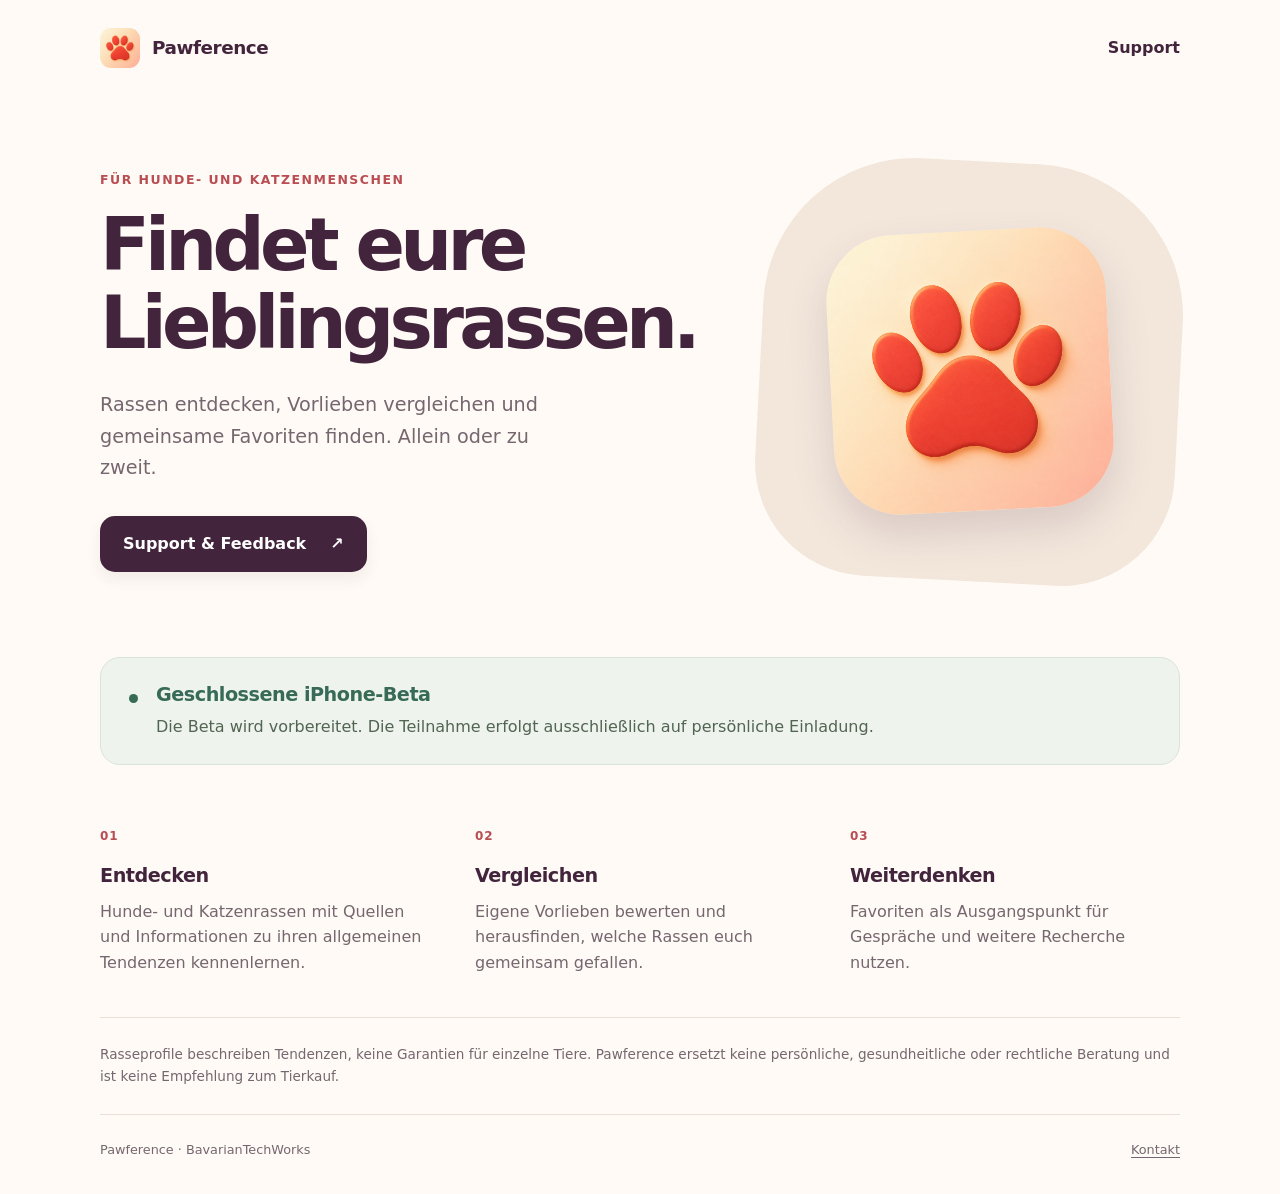
==== index.html @ 0bb67110 "Create Pawference support website" ====
<!doctype html>
<html lang="de">
<head>
  <meta charset="utf-8">
  <meta name="viewport" content="width=device-width, initial-scale=1">
  <meta name="description" content="Pawference: Hunde- und Katzenrassen entdecken und gemeinsame Favoriten finden. Support für die geschlossene iPhone-Beta.">
  <meta name="theme-color" content="#42243c">
  <title>Pawference · Lieblingsrassen finden</title>
  <link rel="icon" href="app-icon.png">
  <link rel="stylesheet" href="styles.css">
</head>
<body>
  <a class="skip-link" href="#inhalt">Zum Inhalt</a>
  <header class="site-header wrapper">
    <a class="brand" href="./" aria-label="Pawference Startseite"><img src="app-icon.png" alt="" width="40" height="40">Pawference</a>
    <nav aria-label="Hauptnavigation"><a href="support.html">Support</a></nav>
  </header>
  <main id="inhalt" class="wrapper">
    <section class="hero">
      <div class="hero-copy">
        <p class="eyebrow">Für Hunde- und Katzenmenschen</p>
        <h1>Findet eure<br>Lieblingsrassen.</h1>
        <p class="intro">Rassen entdecken, Vorlieben vergleichen und gemeinsame Favoriten finden. Allein oder zu zweit.</p>
        <a class="button" href="support.html">Support &amp; Feedback <span aria-hidden="true">↗</span></a>
      </div>
      <div class="hero-art"><img src="app-icon.png" alt="Pawference-App-Icon mit rotem Pfotenabdruck" width="280" height="280"></div>
    </section>
    <section class="beta-panel" aria-labelledby="beta-title">
      <span class="status-dot" aria-hidden="true"></span>
      <div><h2 id="beta-title">Geschlossene iPhone-Beta</h2><p>Die Beta wird vorbereitet. Die Teilnahme erfolgt ausschließlich auf persönliche Einladung.</p></div>
    </section>
    <section class="feature-grid" aria-label="Über Pawference">
      <article><span class="feature-number">01</span><h2>Entdecken</h2><p>Hunde- und Katzenrassen mit Quellen und Informationen zu ihren allgemeinen Tendenzen kennenlernen.</p></article>
      <article><span class="feature-number">02</span><h2>Vergleichen</h2><p>Eigene Vorlieben bewerten und herausfinden, welche Rassen euch gemeinsam gefallen.</p></article>
      <article><span class="feature-number">03</span><h2>Weiterdenken</h2><p>Favoriten als Ausgangspunkt für Gespräche und weitere Recherche nutzen.</p></article>
    </section>
    <p class="safety-note">Rasseprofile beschreiben Tendenzen, keine Garantien für einzelne Tiere. Pawference ersetzt keine persönliche, gesundheitliche oder rechtliche Beratung und ist keine Empfehlung zum Tierkauf.</p>
  </main>
  <footer class="site-footer wrapper"><span>Pawference · BavarianTechWorks</span><a href="mailto:bavariantechworks@mailbox.org">Kontakt</a></footer>
</body>
</html>
---- styles.css ----
:root{color-scheme:light;--ink:#42243c;--muted:#756770;--paper:#fffaf5;--line:#eadfd7;--accent:#b94d52;--mint:#376b57;font-family:ui-sans-serif,system-ui,-apple-system,BlinkMacSystemFont,"Segoe UI",sans-serif}
*{box-sizing:border-box}
body{margin:0;background:var(--paper);color:var(--ink);line-height:1.6}
a{color:inherit;text-underline-offset:.22em}
a:focus-visible{outline:3px solid var(--accent);outline-offset:5px;border-radius:3px}
.wrapper{width:min(1080px,calc(100% - 48px));margin-inline:auto}
.skip-link{position:absolute;top:-80px;left:16px;background:var(--ink);color:white;padding:12px 18px;z-index:10}
.skip-link:focus{top:12px}
.site-header{display:flex;align-items:center;justify-content:space-between;padding-block:28px;gap:16px}
.brand{display:inline-flex;align-items:center;gap:12px;font-weight:800;font-size:1.15rem;text-decoration:none;letter-spacing:-.025em}
.brand img{border-radius:11px}
.site-header nav a{font-weight:600;text-decoration:none}
.site-header nav a:hover{text-decoration:underline}
.hero{display:grid;grid-template-columns:1.35fr 1fr;align-items:center;gap:64px;padding-block:65px 76px}
.eyebrow{font-size:.78rem;letter-spacing:.12em;text-transform:uppercase;color:var(--accent);font-weight:750;margin:0 0 16px}
h1{font-size:clamp(2.55rem,5.7vw,4.9rem);font-weight:780;letter-spacing:-.065em;line-height:1.06;margin:0 0 28px;overflow-wrap:break-word}
.intro{font-size:1.2rem;max-width:480px;color:var(--muted);margin:0 0 32px;line-height:1.65}
.button{display:inline-flex;align-items:center;justify-content:space-between;gap:24px;padding:15px 23px;border-radius:15px;background:var(--ink);color:white;text-decoration:none;font-weight:650;max-width:100%;box-shadow:0 7px 15px #42243c12}
.button:hover{background:#603652}
.hero-art{background:#f3e7dc;aspect-ratio:1;border-radius:36% 36% 27% 27%;display:grid;place-items:center;transform:rotate(3deg)}
.hero-art img{width:74%;height:auto;max-width:280px;display:block;border-radius:24%;transform:rotate(-6deg);box-shadow:0 20px 40px #42243c25}
.beta-panel{display:flex;gap:18px;align-items:flex-start;background:#eef3ed;border:1px solid #d9e4d8;border-radius:20px;padding:25px 28px}
.status-dot{width:9px;height:9px;background:var(--mint);border-radius:50%;flex:none;margin-top:11px}
h2{font-size:1.2rem;line-height:1.3;letter-spacing:-.025em;margin:0 0 10px}
.beta-panel h2{color:var(--mint);margin-bottom:6px}
.beta-panel p{margin:0;color:#526452}
.feature-grid{display:grid;grid-template-columns:repeat(3,1fr);gap:45px;padding-block:62px 42px}
.feature-number{display:block;font-size:.75rem;letter-spacing:.08em;color:var(--accent);font-weight:700;margin-bottom:17px}
.feature-grid p{color:var(--muted);margin:0}
.safety-note{font-size:.85rem;color:var(--muted);border-top:1px solid var(--line);padding-block:26px;margin:0;max-width:100%}
.site-footer{display:flex;justify-content:space-between;gap:24px;flex-wrap:wrap;padding-block:25px 34px;border-top:1px solid var(--line);font-size:.8rem;color:var(--muted)}
.support-content{max-width:780px;padding-block:58px 48px}
.support-content h1{font-size:clamp(2.3rem,5vw,3.8rem)}
.email-button{overflow-wrap:anywhere;font-size:1rem;gap:14px}
.support-section{margin-top:42px}
.support-section p{color:var(--muted);margin:10px 0}
.hosting-note{margin-top:48px;border-top:1px solid var(--line);padding-top:25px;font-size:.9rem;color:var(--muted)}
@media(max-width:700px){.wrapper{width:calc(100% - 36px)}.site-header{padding-block:21px}.hero{grid-template-columns:1fr;gap:34px;padding-block:35px 44px}.hero-copy{order:1}.hero-art{width:180px;justify-self:start;order:0;border-radius:35%}.hero-art img{width:78%}h1{margin-bottom:21px}.intro{font-size:1.08rem}.feature-grid{grid-template-columns:1fr;gap:30px;padding-block:38px}.feature-number{margin-bottom:9px}.beta-panel{padding:21px;gap:13px}.support-content{padding-block:32px 38px}.email-button{padding:15px 18px}}
@media(prefers-reduced-motion:reduce){*{scroll-behavior:auto}}
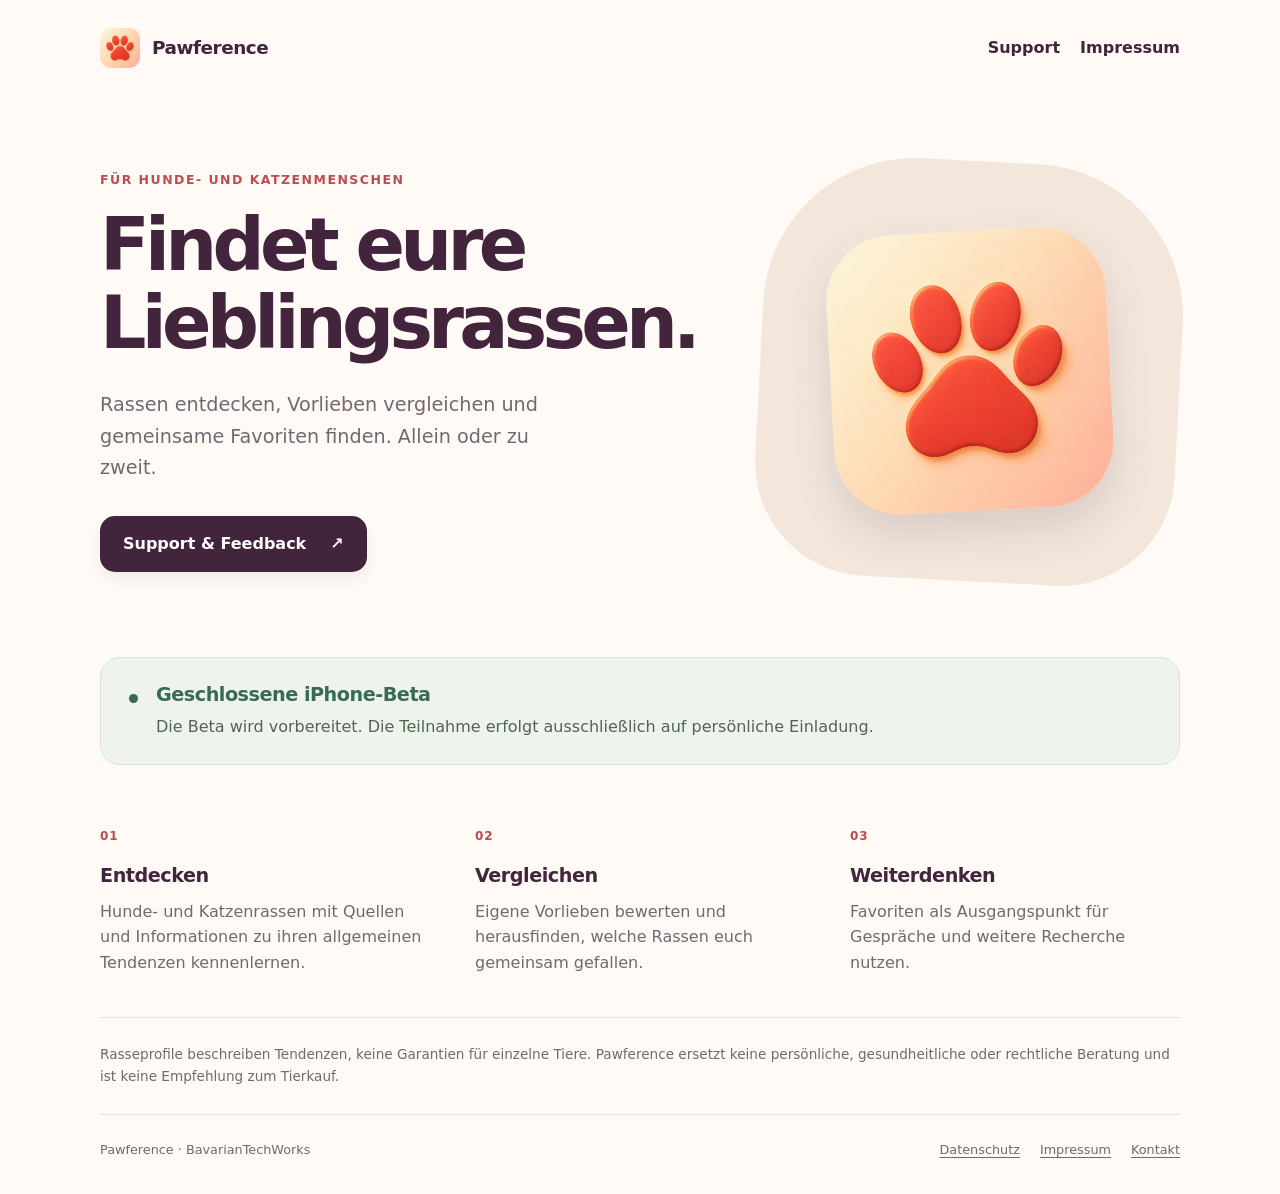
==== commit 4d848b0a: "Update Pawference website" ====
--- a/index.html
+++ b/index.html
@@ -13,7 +13,7 @@
   <a class="skip-link" href="#inhalt">Zum Inhalt</a>
   <header class="site-header wrapper">
     <a class="brand" href="./" aria-label="Pawference Startseite"><img src="app-icon.png" alt="" width="40" height="40">Pawference</a>
-    <nav aria-label="Hauptnavigation"><a href="support.html">Support</a></nav>
+    <nav aria-label="Hauptnavigation"><a href="support.html">Support</a><a href="impressum.html">Impressum</a></nav>
   </header>
   <main id="inhalt" class="wrapper">
     <section class="hero">
@@ -36,6 +36,6 @@
     </section>
     <p class="safety-note">Rasseprofile beschreiben Tendenzen, keine Garantien für einzelne Tiere. Pawference ersetzt keine persönliche, gesundheitliche oder rechtliche Beratung und ist keine Empfehlung zum Tierkauf.</p>
   </main>
-  <footer class="site-footer wrapper"><span>Pawference · BavarianTechWorks</span><a href="mailto:bavariantechworks@mailbox.org">Kontakt</a></footer>
+  <footer class="site-footer wrapper"><span>Pawference · BavarianTechWorks</span><nav aria-label="Weitere Seiten"><a href="privacy.html">Datenschutz</a><a href="impressum.html">Impressum</a><a href="mailto:bavariantechworks@mailbox.org">Kontakt</a></nav></footer>
 </body>
 </html>
--- a/styles.css
+++ b/styles.css
@@ -11,6 +11,9 @@
 .brand img{border-radius:11px}
 .site-header nav a{font-weight:600;text-decoration:none}
 .site-header nav a:hover{text-decoration:underline}
+.site-header nav,.site-footer nav{display:flex;gap:20px;flex-wrap:wrap}
+address{font-style:normal}
+.email-link{overflow-wrap:anywhere}
 .hero{display:grid;grid-template-columns:1.35fr 1fr;align-items:center;gap:64px;padding-block:65px 76px}
 .eyebrow{font-size:.78rem;letter-spacing:.12em;text-transform:uppercase;color:var(--accent);font-weight:750;margin:0 0 16px}
 h1{font-size:clamp(2.55rem,5.7vw,4.9rem);font-weight:780;letter-spacing:-.065em;line-height:1.06;margin:0 0 28px;overflow-wrap:break-word}
@@ -36,4 +39,5 @@
 .support-section p{color:var(--muted);margin:10px 0}
 .hosting-note{margin-top:48px;border-top:1px solid var(--line);padding-top:25px;font-size:.9rem;color:var(--muted)}
 @media(max-width:700px){.wrapper{width:calc(100% - 36px)}.site-header{padding-block:21px}.hero{grid-template-columns:1fr;gap:34px;padding-block:35px 44px}.hero-copy{order:1}.hero-art{width:180px;justify-self:start;order:0;border-radius:35%}.hero-art img{width:78%}h1{margin-bottom:21px}.intro{font-size:1.08rem}.feature-grid{grid-template-columns:1fr;gap:30px;padding-block:38px}.feature-number{margin-bottom:9px}.beta-panel{padding:21px;gap:13px}.support-content{padding-block:32px 38px}.email-button{padding:15px 18px}}
+@media(max-width:420px){.site-header{flex-wrap:wrap}.site-header nav{gap:16px}.site-footer nav{gap:16px}}
 @media(prefers-reduced-motion:reduce){*{scroll-behavior:auto}}
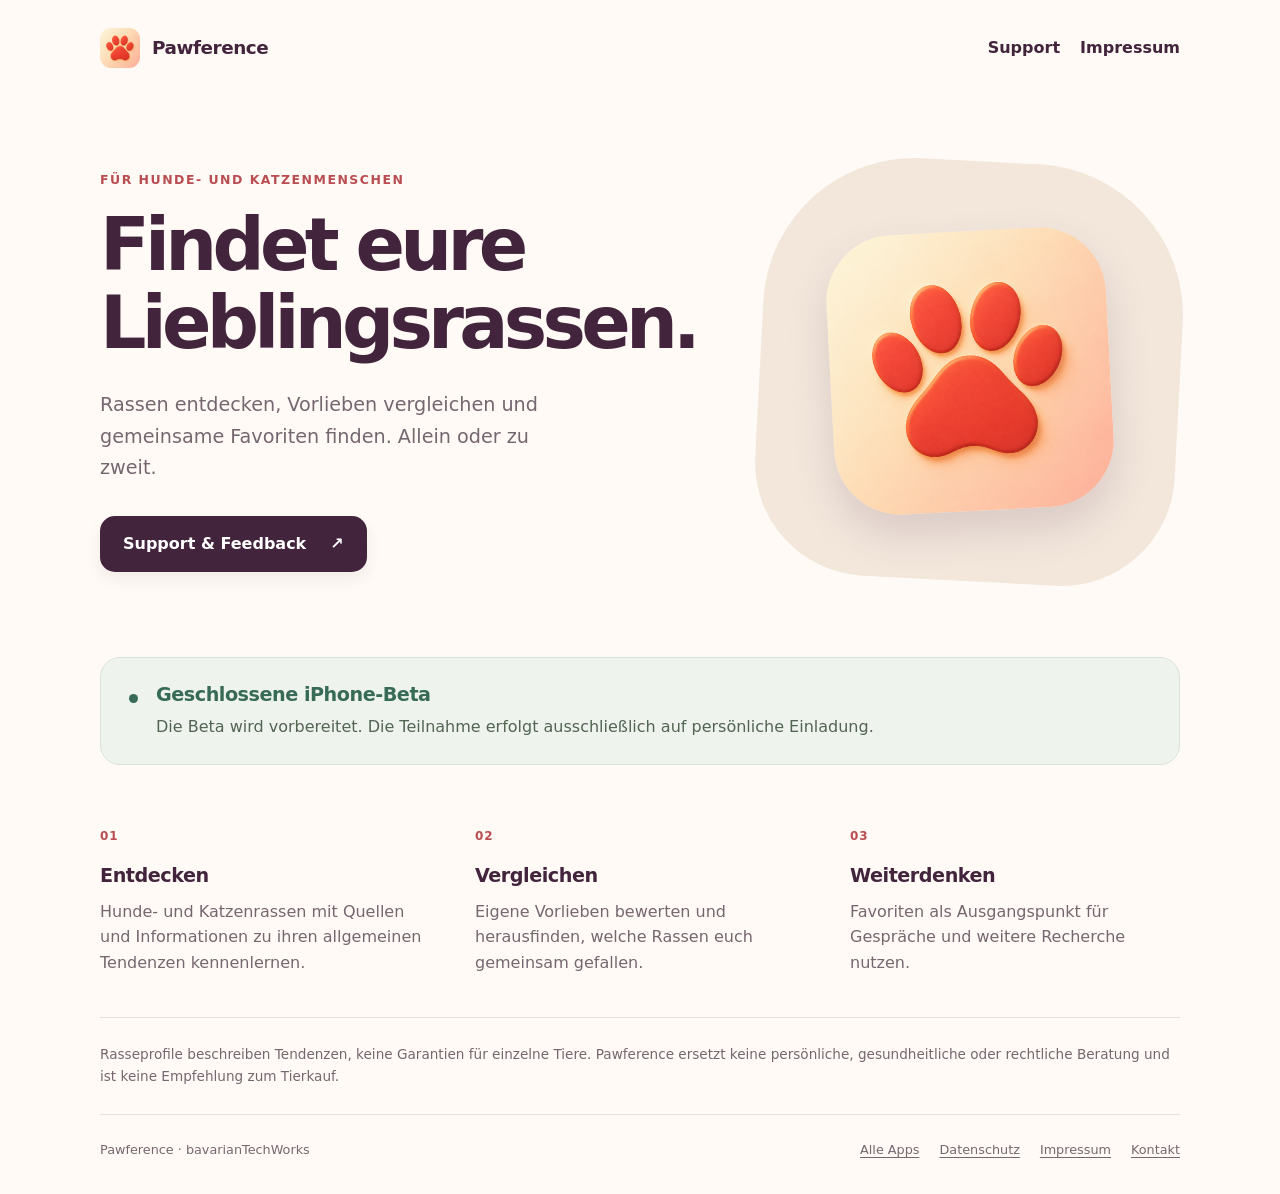
==== commit 553e77ff: "Update Pawference website" ====
--- a/index.html
+++ b/index.html
@@ -7,13 +7,13 @@
   <meta name="theme-color" content="#42243c">
   <title>Pawference · Lieblingsrassen finden</title>
   <link rel="icon" href="app-icon.png">
-  <link rel="stylesheet" href="styles.css">
+  <link rel="stylesheet" href="styles.css?v=20261002-3">
 </head>
 <body>
   <a class="skip-link" href="#inhalt">Zum Inhalt</a>
   <header class="site-header wrapper">
     <a class="brand" href="./" aria-label="Pawference Startseite"><img src="app-icon.png" alt="" width="40" height="40">Pawference</a>
-    <nav aria-label="Hauptnavigation"><a href="support.html">Support</a><a href="impressum.html">Impressum</a></nav>
+    <nav aria-label="Hauptnavigation"><a href="support.html">Support</a><a href="https://makki93.github.io/impressum.html">Impressum</a></nav>
   </header>
   <main id="inhalt" class="wrapper">
     <section class="hero">
@@ -36,6 +36,6 @@
     </section>
     <p class="safety-note">Rasseprofile beschreiben Tendenzen, keine Garantien für einzelne Tiere. Pawference ersetzt keine persönliche, gesundheitliche oder rechtliche Beratung und ist keine Empfehlung zum Tierkauf.</p>
   </main>
-  <footer class="site-footer wrapper"><span>Pawference · BavarianTechWorks</span><nav aria-label="Weitere Seiten"><a href="privacy.html">Datenschutz</a><a href="impressum.html">Impressum</a><a href="mailto:bavariantechworks@mailbox.org">Kontakt</a></nav></footer>
+  <footer class="site-footer wrapper"><span>Pawference · bavarianTechWorks</span><nav aria-label="Weitere Seiten"><a href="https://makki93.github.io/">Alle Apps</a><a href="privacy.html">Datenschutz</a><a href="https://makki93.github.io/impressum.html">Impressum</a><a href="mailto:bavariantechworks@mailbox.org">Kontakt</a></nav></footer>
 </body>
 </html>
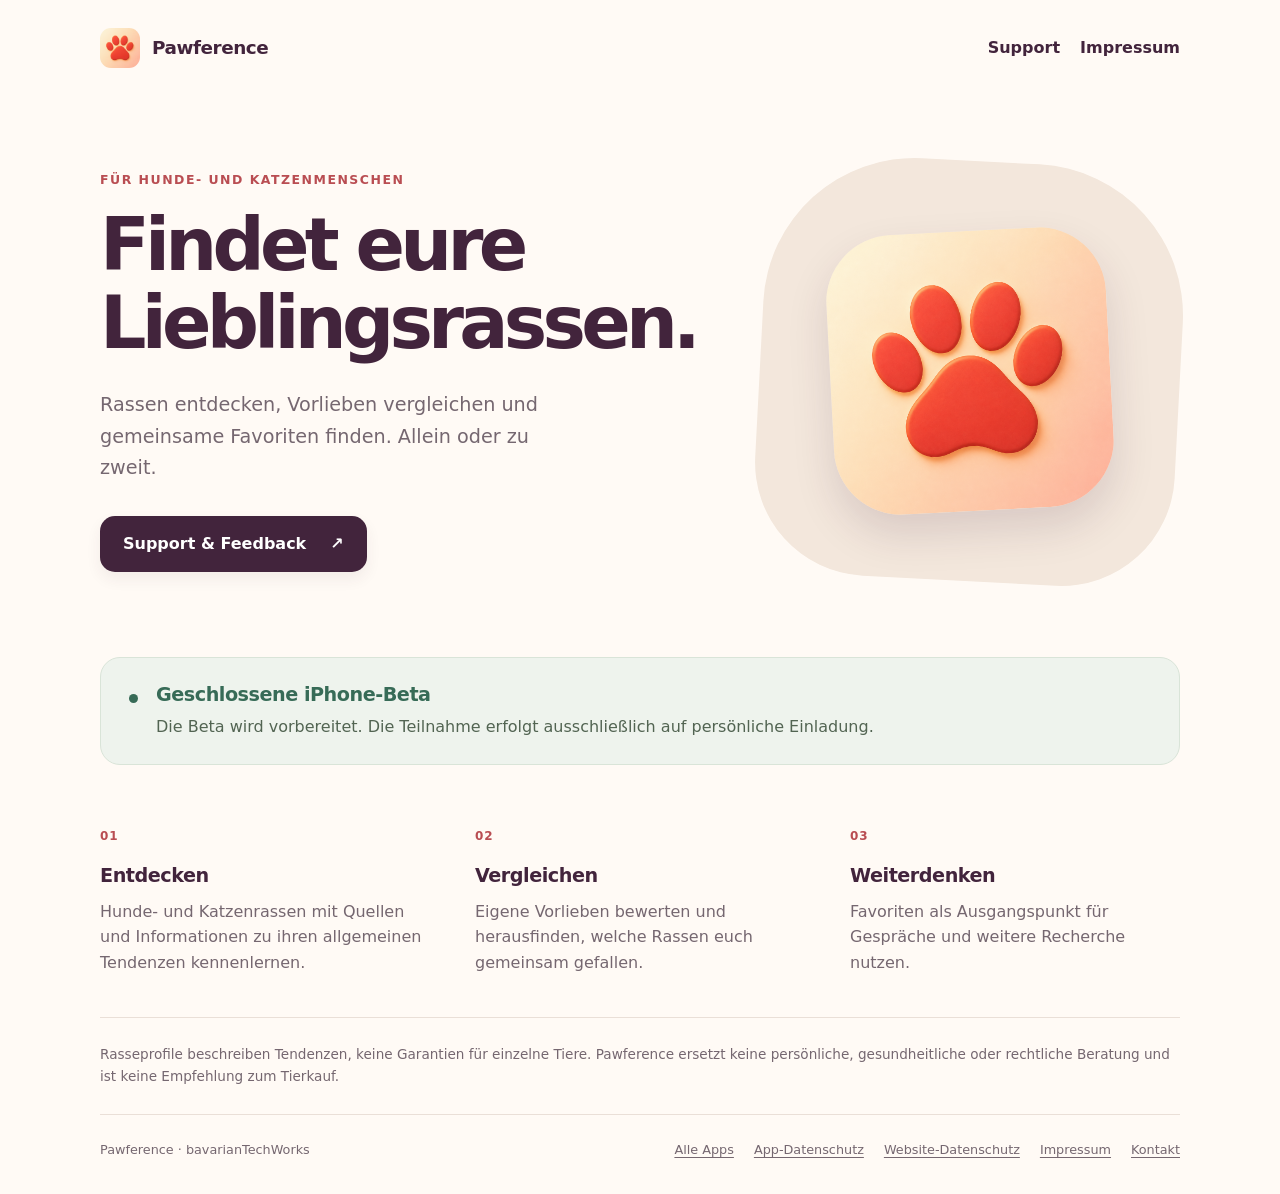
==== commit 396f4ba4: "Update Pawference website" ====
--- a/index.html
+++ b/index.html
@@ -36,6 +36,6 @@
     </section>
     <p class="safety-note">Rasseprofile beschreiben Tendenzen, keine Garantien für einzelne Tiere. Pawference ersetzt keine persönliche, gesundheitliche oder rechtliche Beratung und ist keine Empfehlung zum Tierkauf.</p>
   </main>
-  <footer class="site-footer wrapper"><span>Pawference · bavarianTechWorks</span><nav aria-label="Weitere Seiten"><a href="https://makki93.github.io/">Alle Apps</a><a href="privacy.html">Datenschutz</a><a href="https://makki93.github.io/impressum.html">Impressum</a><a href="mailto:bavariantechworks@mailbox.org">Kontakt</a></nav></footer>
+  <footer class="site-footer wrapper"><span>Pawference · bavarianTechWorks</span><nav aria-label="Weitere Seiten"><a href="https://makki93.github.io/">Alle Apps</a><a href="app-privacy.html">App-Datenschutz</a><a href="privacy.html">Website-Datenschutz</a><a href="https://makki93.github.io/impressum.html">Impressum</a><a href="mailto:bavariantechworks@mailbox.org">Kontakt</a></nav></footer>
 </body>
 </html>
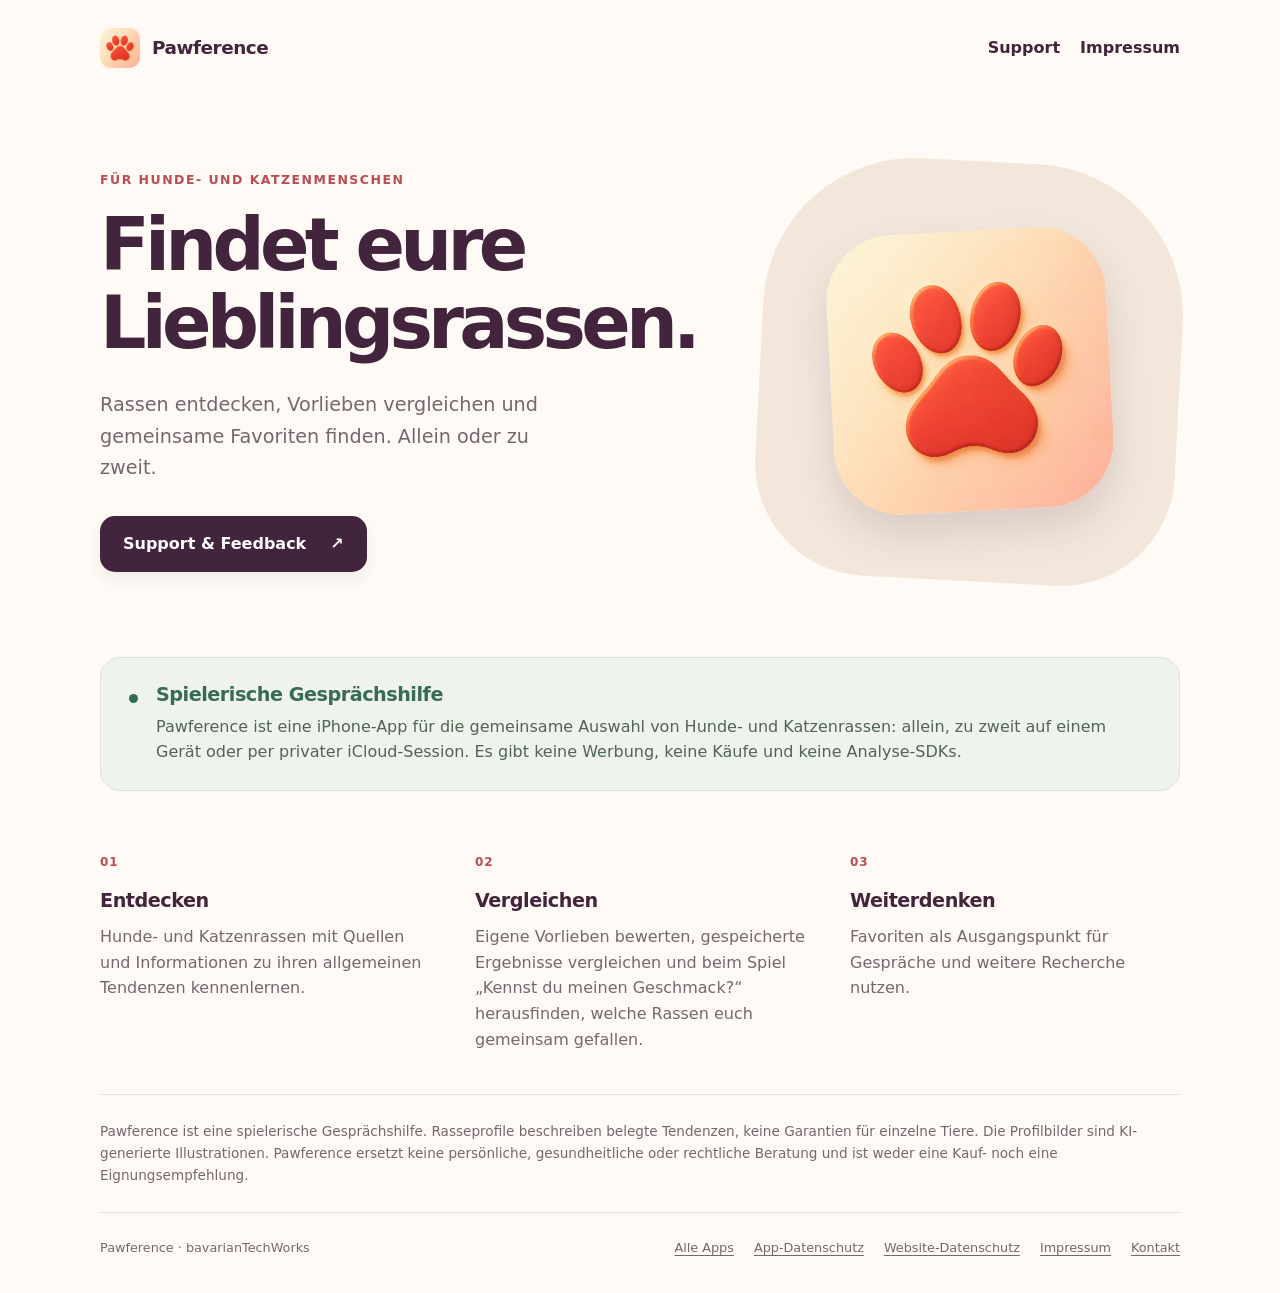
==== commit 92863f4c: "Update Pawference website" ====
--- a/index.html
+++ b/index.html
@@ -3,7 +3,7 @@
 <head>
   <meta charset="utf-8">
   <meta name="viewport" content="width=device-width, initial-scale=1">
-  <meta name="description" content="Pawference: Hunde- und Katzenrassen entdecken und gemeinsame Favoriten finden. Support für die geschlossene iPhone-Beta.">
+  <meta name="description" content="Pawference: Hunde- und Katzenrassen entdecken und gemeinsame Favoriten finden. Eine spielerische Gesprächshilfe für iPhone, ohne Werbung und Käufe.">
   <meta name="theme-color" content="#42243c">
   <title>Pawference · Lieblingsrassen finden</title>
   <link rel="icon" href="app-icon.png">
@@ -27,14 +27,14 @@
     </section>
     <section class="beta-panel" aria-labelledby="beta-title">
       <span class="status-dot" aria-hidden="true"></span>
-      <div><h2 id="beta-title">Geschlossene iPhone-Beta</h2><p>Die Beta wird vorbereitet. Die Teilnahme erfolgt ausschließlich auf persönliche Einladung.</p></div>
+      <div><h2 id="beta-title">Spielerische Gesprächshilfe</h2><p>Pawference ist eine iPhone-App für die gemeinsame Auswahl von Hunde- und Katzenrassen: allein, zu zweit auf einem Gerät oder per privater iCloud-Session. Es gibt keine Werbung, keine Käufe und keine Analyse-SDKs.</p></div>
     </section>
     <section class="feature-grid" aria-label="Über Pawference">
       <article><span class="feature-number">01</span><h2>Entdecken</h2><p>Hunde- und Katzenrassen mit Quellen und Informationen zu ihren allgemeinen Tendenzen kennenlernen.</p></article>
-      <article><span class="feature-number">02</span><h2>Vergleichen</h2><p>Eigene Vorlieben bewerten und herausfinden, welche Rassen euch gemeinsam gefallen.</p></article>
+      <article><span class="feature-number">02</span><h2>Vergleichen</h2><p>Eigene Vorlieben bewerten, gespeicherte Ergebnisse vergleichen und beim Spiel „Kennst du meinen Geschmack?“ herausfinden, welche Rassen euch gemeinsam gefallen.</p></article>
       <article><span class="feature-number">03</span><h2>Weiterdenken</h2><p>Favoriten als Ausgangspunkt für Gespräche und weitere Recherche nutzen.</p></article>
     </section>
-    <p class="safety-note">Rasseprofile beschreiben Tendenzen, keine Garantien für einzelne Tiere. Pawference ersetzt keine persönliche, gesundheitliche oder rechtliche Beratung und ist keine Empfehlung zum Tierkauf.</p>
+    <p class="safety-note">Pawference ist eine spielerische Gesprächshilfe. Rasseprofile beschreiben belegte Tendenzen, keine Garantien für einzelne Tiere. Die Profilbilder sind KI-generierte Illustrationen. Pawference ersetzt keine persönliche, gesundheitliche oder rechtliche Beratung und ist weder eine Kauf- noch eine Eignungsempfehlung.</p>
   </main>
   <footer class="site-footer wrapper"><span>Pawference · bavarianTechWorks</span><nav aria-label="Weitere Seiten"><a href="https://makki93.github.io/">Alle Apps</a><a href="app-privacy.html">App-Datenschutz</a><a href="privacy.html">Website-Datenschutz</a><a href="https://makki93.github.io/impressum.html">Impressum</a><a href="mailto:bavariantechworks@mailbox.org">Kontakt</a></nav></footer>
 </body>
